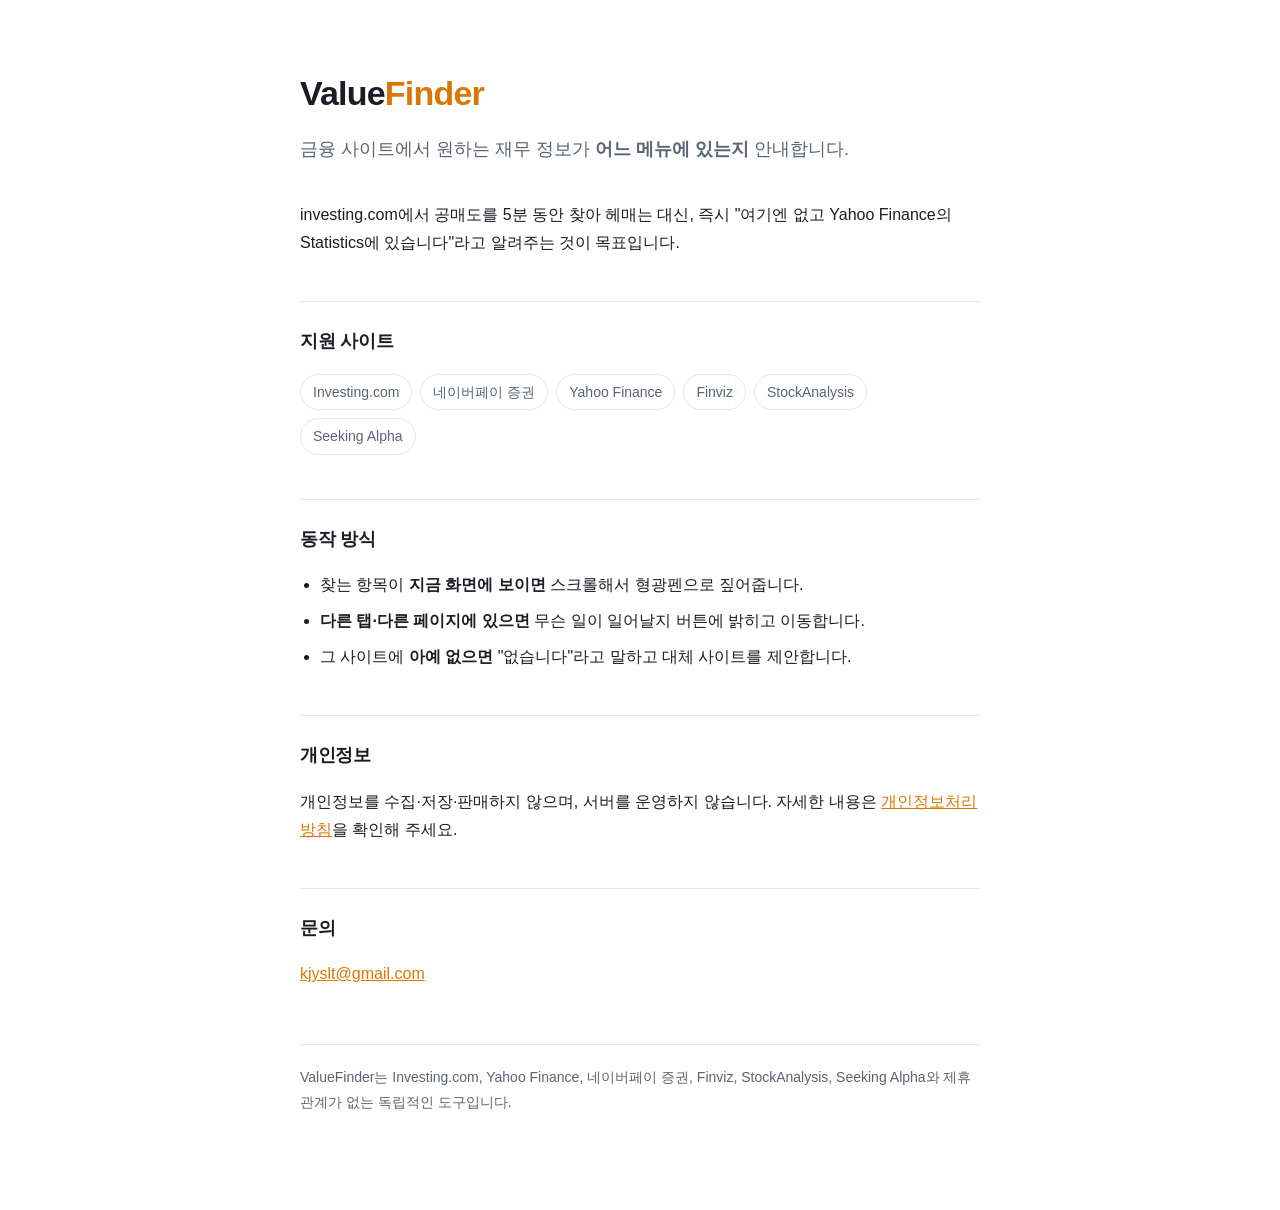
==== index.html @ a81b1882 "ValueFinder 소개 및 개인정보처리방침 페이지 Chrome Web Store 제출에 필요한 공개 개인정보처리방침 URL을 위해 만든 사이트. 소스 저장소(jook27/val" ====
<!doctype html>
<html lang="ko">
<head>
<meta charset="utf-8">
<meta name="viewport" content="width=device-width, initial-scale=1">
<title>ValueFinder — 금융 사이트 길안내</title>
<meta name="description" content="금융 사이트에서 원하는 재무 정보가 어느 메뉴에 있는지 안내하는 크롬 확장 프로그램.">
<link rel="canonical" href="https://jook27.github.io/valuefinder-site/">
<style>
  :root {
    --fg: #1a1d23; --muted: #5b6472; --line: #e5e7eb;
    --bg: #ffffff; --accent: #d97706; --card: #f6f7f9;
  }
  @media (prefers-color-scheme: dark) {
    :root {
      --fg: #e8eaed; --muted: #9aa1ac; --line: #2c3038;
      --bg: #16181d; --accent: #f5a524; --card: #22262d;
    }
  }
  * { box-sizing: border-box; }
  body {
    margin: 0 auto; padding: 64px 20px 96px; max-width: 720px;
    background: var(--bg); color: var(--fg);
    font: 16px/1.75 "Apple SD Gothic Neo", "Pretendard", -apple-system,
          BlinkMacSystemFont, "Segoe UI", "Malgun Gothic", sans-serif;
    -webkit-text-size-adjust: 100%;
  }
  h1 { font-size: 34px; margin: 0 0 10px; letter-spacing: -0.8px; }
  h1 span { color: var(--accent); }
  .tagline { font-size: 18px; color: var(--muted); margin: 0 0 36px; }
  h2 {
    font-size: 18px; margin: 44px 0 12px; padding-top: 24px;
    border-top: 1px solid var(--line); letter-spacing: -0.3px;
  }
  ul { padding-left: 20px; }
  li { margin: 8px 0; }
  a { color: var(--accent); }
  .sites {
    display: flex; flex-wrap: wrap; gap: 8px; padding: 0; margin: 16px 0 0; list-style: none;
  }
  .sites li {
    margin: 0; padding: 5px 12px; border: 1px solid var(--line);
    border-radius: 999px; font-size: 14px; color: var(--muted);
  }
  footer {
    margin-top: 56px; padding-top: 20px; border-top: 1px solid var(--line);
    color: var(--muted); font-size: 14px;
  }
</style>
</head>
<body>

<h1>Value<span>Finder</span></h1>
<p class="tagline">
  금융 사이트에서 원하는 재무 정보가 <strong>어느 메뉴에 있는지</strong> 안내합니다.
</p>

<p>
  investing.com에서 공매도를 5분 동안 찾아 헤매는 대신, 즉시 "여기엔 없고 Yahoo
  Finance의 Statistics에 있습니다"라고 알려주는 것이 목표입니다.
</p>

<h2>지원 사이트</h2>
<ul class="sites">
  <li>Investing.com</li>
  <li>네이버페이 증권</li>
  <li>Yahoo Finance</li>
  <li>Finviz</li>
  <li>StockAnalysis</li>
  <li>Seeking Alpha</li>
</ul>

<h2>동작 방식</h2>
<ul>
  <li>찾는 항목이 <strong>지금 화면에 보이면</strong> 스크롤해서 형광펜으로 짚어줍니다.</li>
  <li><strong>다른 탭·다른 페이지에 있으면</strong> 무슨 일이 일어날지 버튼에 밝히고 이동합니다.</li>
  <li>그 사이트에 <strong>아예 없으면</strong> "없습니다"라고 말하고 대체 사이트를 제안합니다.</li>
</ul>

<h2>개인정보</h2>
<p>
  개인정보를 수집·저장·판매하지 않으며, 서버를 운영하지 않습니다.
  자세한 내용은 <a href="privacy-policy.html">개인정보처리방침</a>을 확인해 주세요.
</p>

<h2>문의</h2>
<p>
  <a href="mailto:kjyslt@gmail.com">kjyslt@gmail.com</a>
</p>

<footer>
  ValueFinder는 Investing.com, Yahoo Finance, 네이버페이 증권, Finviz, StockAnalysis,
  Seeking Alpha와 제휴 관계가 없는 독립적인 도구입니다.
</footer>

</body>
</html>
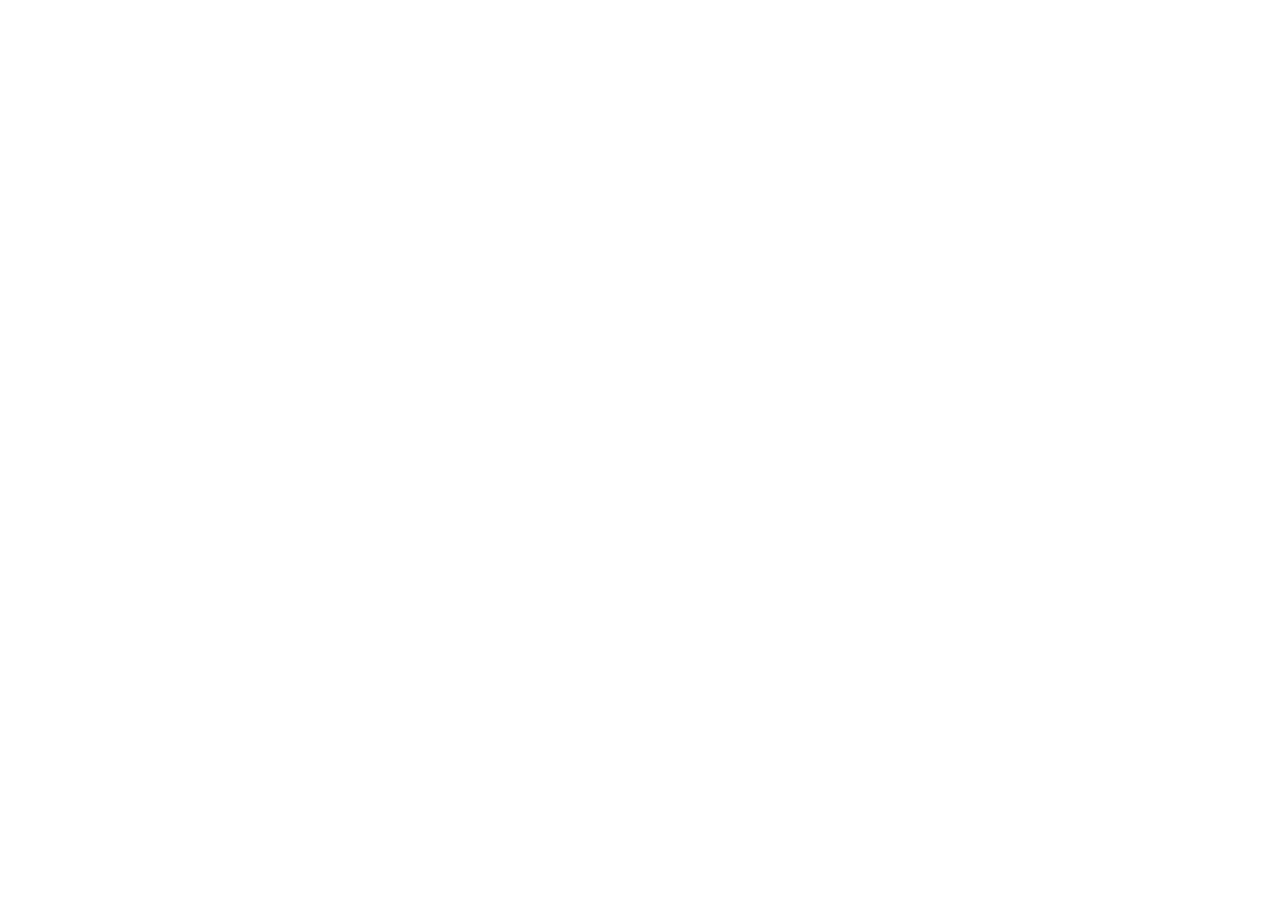
==== commit e687f000: "Prepare ValueFinder for GitHub Pages" ====
--- a/index.html
+++ b/index.html
@@ -1,97 +1,17 @@
 <!doctype html>
 <html lang="ko">
-<head>
-<meta charset="utf-8">
-<meta name="viewport" content="width=device-width, initial-scale=1">
-<title>ValueFinder — 금융 사이트 길안내</title>
-<meta name="description" content="금융 사이트에서 원하는 재무 정보가 어느 메뉴에 있는지 안내하는 크롬 확장 프로그램.">
-<link rel="canonical" href="https://jook27.github.io/valuefinder-site/">
-<style>
-  :root {
-    --fg: #1a1d23; --muted: #5b6472; --line: #e5e7eb;
-    --bg: #ffffff; --accent: #d97706; --card: #f6f7f9;
-  }
-  @media (prefers-color-scheme: dark) {
-    :root {
-      --fg: #e8eaed; --muted: #9aa1ac; --line: #2c3038;
-      --bg: #16181d; --accent: #f5a524; --card: #22262d;
-    }
-  }
-  * { box-sizing: border-box; }
-  body {
-    margin: 0 auto; padding: 64px 20px 96px; max-width: 720px;
-    background: var(--bg); color: var(--fg);
-    font: 16px/1.75 "Apple SD Gothic Neo", "Pretendard", -apple-system,
-          BlinkMacSystemFont, "Segoe UI", "Malgun Gothic", sans-serif;
-    -webkit-text-size-adjust: 100%;
-  }
-  h1 { font-size: 34px; margin: 0 0 10px; letter-spacing: -0.8px; }
-  h1 span { color: var(--accent); }
-  .tagline { font-size: 18px; color: var(--muted); margin: 0 0 36px; }
-  h2 {
-    font-size: 18px; margin: 44px 0 12px; padding-top: 24px;
-    border-top: 1px solid var(--line); letter-spacing: -0.3px;
-  }
-  ul { padding-left: 20px; }
-  li { margin: 8px 0; }
-  a { color: var(--accent); }
-  .sites {
-    display: flex; flex-wrap: wrap; gap: 8px; padding: 0; margin: 16px 0 0; list-style: none;
-  }
-  .sites li {
-    margin: 0; padding: 5px 12px; border: 1px solid var(--line);
-    border-radius: 999px; font-size: 14px; color: var(--muted);
-  }
-  footer {
-    margin-top: 56px; padding-top: 20px; border-top: 1px solid var(--line);
-    color: var(--muted); font-size: 14px;
-  }
-</style>
-</head>
-<body>
-
-<h1>Value<span>Finder</span></h1>
-<p class="tagline">
-  금융 사이트에서 원하는 재무 정보가 <strong>어느 메뉴에 있는지</strong> 안내합니다.
-</p>
-
-<p>
-  investing.com에서 공매도를 5분 동안 찾아 헤매는 대신, 즉시 "여기엔 없고 Yahoo
-  Finance의 Statistics에 있습니다"라고 알려주는 것이 목표입니다.
-</p>
-
-<h2>지원 사이트</h2>
-<ul class="sites">
-  <li>Investing.com</li>
-  <li>네이버페이 증권</li>
-  <li>Yahoo Finance</li>
-  <li>Finviz</li>
-  <li>StockAnalysis</li>
-  <li>Seeking Alpha</li>
-</ul>
-
-<h2>동작 방식</h2>
-<ul>
-  <li>찾는 항목이 <strong>지금 화면에 보이면</strong> 스크롤해서 형광펜으로 짚어줍니다.</li>
-  <li><strong>다른 탭·다른 페이지에 있으면</strong> 무슨 일이 일어날지 버튼에 밝히고 이동합니다.</li>
-  <li>그 사이트에 <strong>아예 없으면</strong> "없습니다"라고 말하고 대체 사이트를 제안합니다.</li>
-</ul>
-
-<h2>개인정보</h2>
-<p>
-  개인정보를 수집·저장·판매하지 않으며, 서버를 운영하지 않습니다.
-  자세한 내용은 <a href="privacy-policy.html">개인정보처리방침</a>을 확인해 주세요.
-</p>
-
-<h2>문의</h2>
-<p>
-  <a href="mailto:kjyslt@gmail.com">kjyslt@gmail.com</a>
-</p>
-
-<footer>
-  ValueFinder는 Investing.com, Yahoo Finance, 네이버페이 증권, Finviz, StockAnalysis,
-  Seeking Alpha와 제휴 관계가 없는 독립적인 도구입니다.
-</footer>
-
-</body>
+  <head>
+    <meta charset="UTF-8" />
+    <meta name="viewport" content="width=device-width, initial-scale=1.0" />
+    <meta name="description" content="ValueFinder — 금융 사이트에서 원하는 재무 정보까지 안내하는 Chrome 확장 프로그램" />
+    <meta property="og:title" content="ValueFinder — 금융 사이트 길안내" />
+    <meta property="og:description" content="찾는 재무정보까지, 헤매지 말고 바로." />
+    <meta property="og:image" content="https://jook27.github.io/valuefinder-site/og.png" />
+    <link rel="canonical" href="https://jook27.github.io/valuefinder-site/" />
+    <title>ValueFinder — 금융 사이트 길안내</title>
+  </head>
+  <body>
+    <div id="root"></div>
+    <script type="module" src="/src/github-main.tsx"></script>
+  </body>
 </html>
